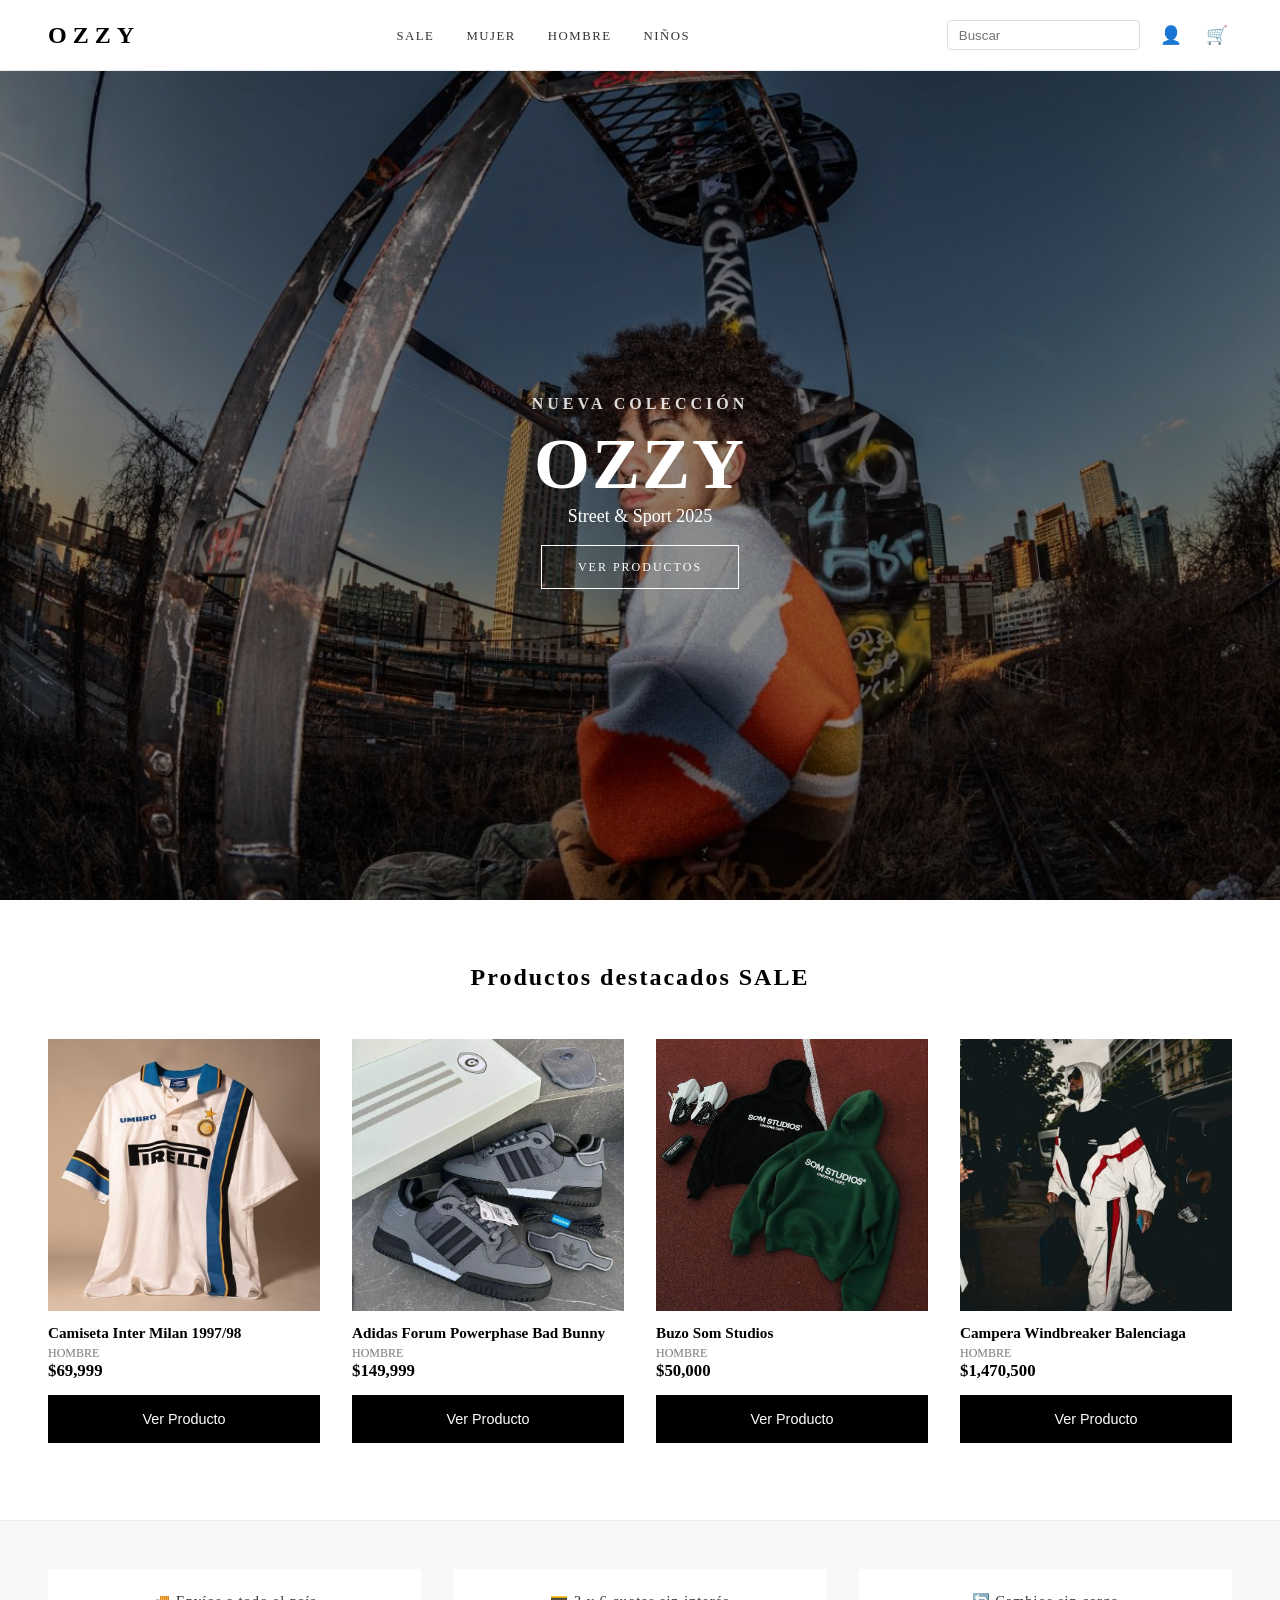
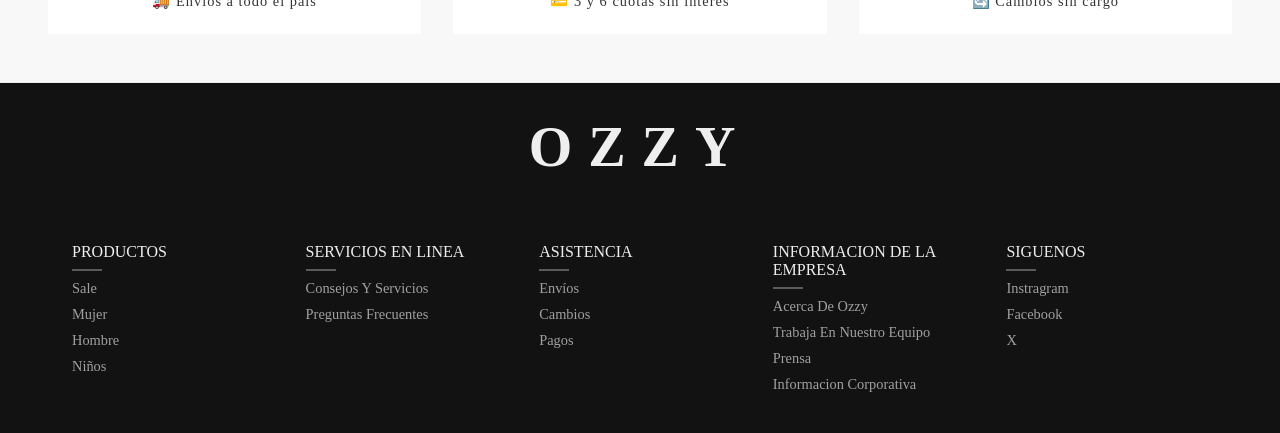
==== index.html @ 4cc808a8 "Commit inicial: layout completo y funcionalidades principales" ====
<!DOCTYPE html>
<html lang="es">
<head>
    <meta charset="UTF-8">
    <meta name="viewport" content="width=device-width, initial-scale=1.0">
    <title>Proyecto Web – Repaso TUDAI</title>
    <link rel="stylesheet" href="css/main.css">
</head>
<body>
    
    <!-- HEADER -->
    <header class="header">
        <div class="header-container">

            <!-- LOGO -->
            <h1 class="logo"><a href="/">ozzy</a></h1>

            <!-- NAVEGACION -->
            <nav class="nav">
                <ul class="nav-list">
                    <li> <a href="#sale"> Sale </a> </li>
                    <li> <a href="#mujer"> Mujer </a> </li>
                    <li> <a href="#hombre"> Hombre </a> </li>
                    <li> <a href="#ninios"> niños </a> </li>
                </ul>
            </nav>

            <!-- ACCIONES -->
            <div class="header-actions">
                <input type="search" placeholder="Buscar" class="search">
                <button aria-label="Cuenta de usuario" class="icon-btn user-btn">👤</button>
                <button class="icon-btn cart-btn">🛒</button>
                <p class="quantity-products"></p>
            </div>

            <!-- MENU HAMBURGUESA -->
            <button class="menu-toggle" aria-label="Abrir menu">
                <span> </span>
                <span> </span>
                <span> </span>
            </button> 

        </div>
    </header>

    <!-- OVERLAY -->
    <div class="overlay"></div>

    <div class="cart-overlay">
        <div class="cart">
            <h2>mi compra</h2>
            <button class="cart-close" aria-label="Cerrar carrito"> </button>
            <div class="cart-items">
                <!-- Las cart para el carrito se generan por JS -->
            </div>

            <div class="cart-total">
                <div>
                <h3> total </h3>
                <p class="cart-total-price"></p>
                </div>
                
                <button class="btn-buys"> Finalizar compra</button>
            </div>

        </div>
    </div>

    <!-- CONTENIDO PRINCIPAL -->
    <main>
        <!-- HERO -->
        <section class="hero">
            <div class="hero-content">
                <h1>NUEVA COLECCIÓN</h1>
                <h2>OZZY</h2>
                <p>Street & Sport 2025</p>
                <a href="#" class="hero-btn">VER PRODUCTOS</a>
            </div>
        </section>

        <!-- secciones de productos -->
        <section class="products" id="sale">
            <h2 class="section-title">Productos destacados SALE</h2>

            <div class="products-grid" id="productsGrid">
                <!-- Las cards se generan por JS -->
            </div>
        </section>

        <!-- promos -->
        <section class="benefits">
            <div class="benefit">
                🚚 Envíos a todo el país 
            </div>

            <div class="benefit">
                💳 3 y 6 cuotas sin interés
            </div>

            <div class="benefit">
                🔄 Cambios sin cargo
            </div>
        </section>

    </main>

    <!-- FOOTER -->
    <footer class="footer">
        <h2 class="footer-logo">OZZY</h2>
        
        <div class="container-footer">
            <div class="servicios">
                <h3>productos</h3>
                <ul>
                    <li><a href="#">sale</a></li>
                    <li><a href="#">mujer</a></li>
                    <li><a href="#">hombre</a></li>
                    <li><a href="#">niños</a></li>
                </ul>
            </div>

            <div class="servicios">
                <h3>servicios en linea</h3>
                <ul>
                    <li><a href="#">consejos y servicios</a></li>
                    <li><a href="#">Preguntas frecuentes</a></li>
                </ul>
            </div>

            <div class="servicios">
                <h3>asistencia</h3>
                <ul>
                    <li><a href="#">Envíos</a></li>
                    <li><a href="#">Cambios</a></li>
                    <li><a href="#">Pagos</a></li>
                </ul>
            </div>

            <div class="servicios">
                <h3>informacion de la empresa</h3>
                <ul>
                    <li><a href="#">acerca de ozzy</a></li>
                    <li><a href="#">trabaja en nuestro equipo</a></li>
                    <li><a href="#">prensa</a></li>
                    <li><a href="#">informacion corporativa</a></li>
                </ul>
            </div>

            <div class="servicios">
                <h3>siguenos</h3>
                <ul>
                    <li><a href="#">instragram</a></li>
                    <li><a href="#">facebook</a></li>
                    <li><a href="#">x</a></li>
                </ul>
            </div>
        </div>
    </footer>

    
    <script type="module" src="js/main.js"></script>

</body>
</html>
---- css/main.css ----
/* Layout */
@import url("layout/header.css");
@import url("layout/overlay.css");
@import url("layout/main.css");
@import url("layout/footer.css");
@import url("layout/product.css");
@import url("layout/cart.css");
@import url("layout/checkout.css");
@import url("layout/login.css");
@import url("layout/checkout-guest.css");
@import url("layout/register.css");

/* Components */
@import url("components/buttons.css");
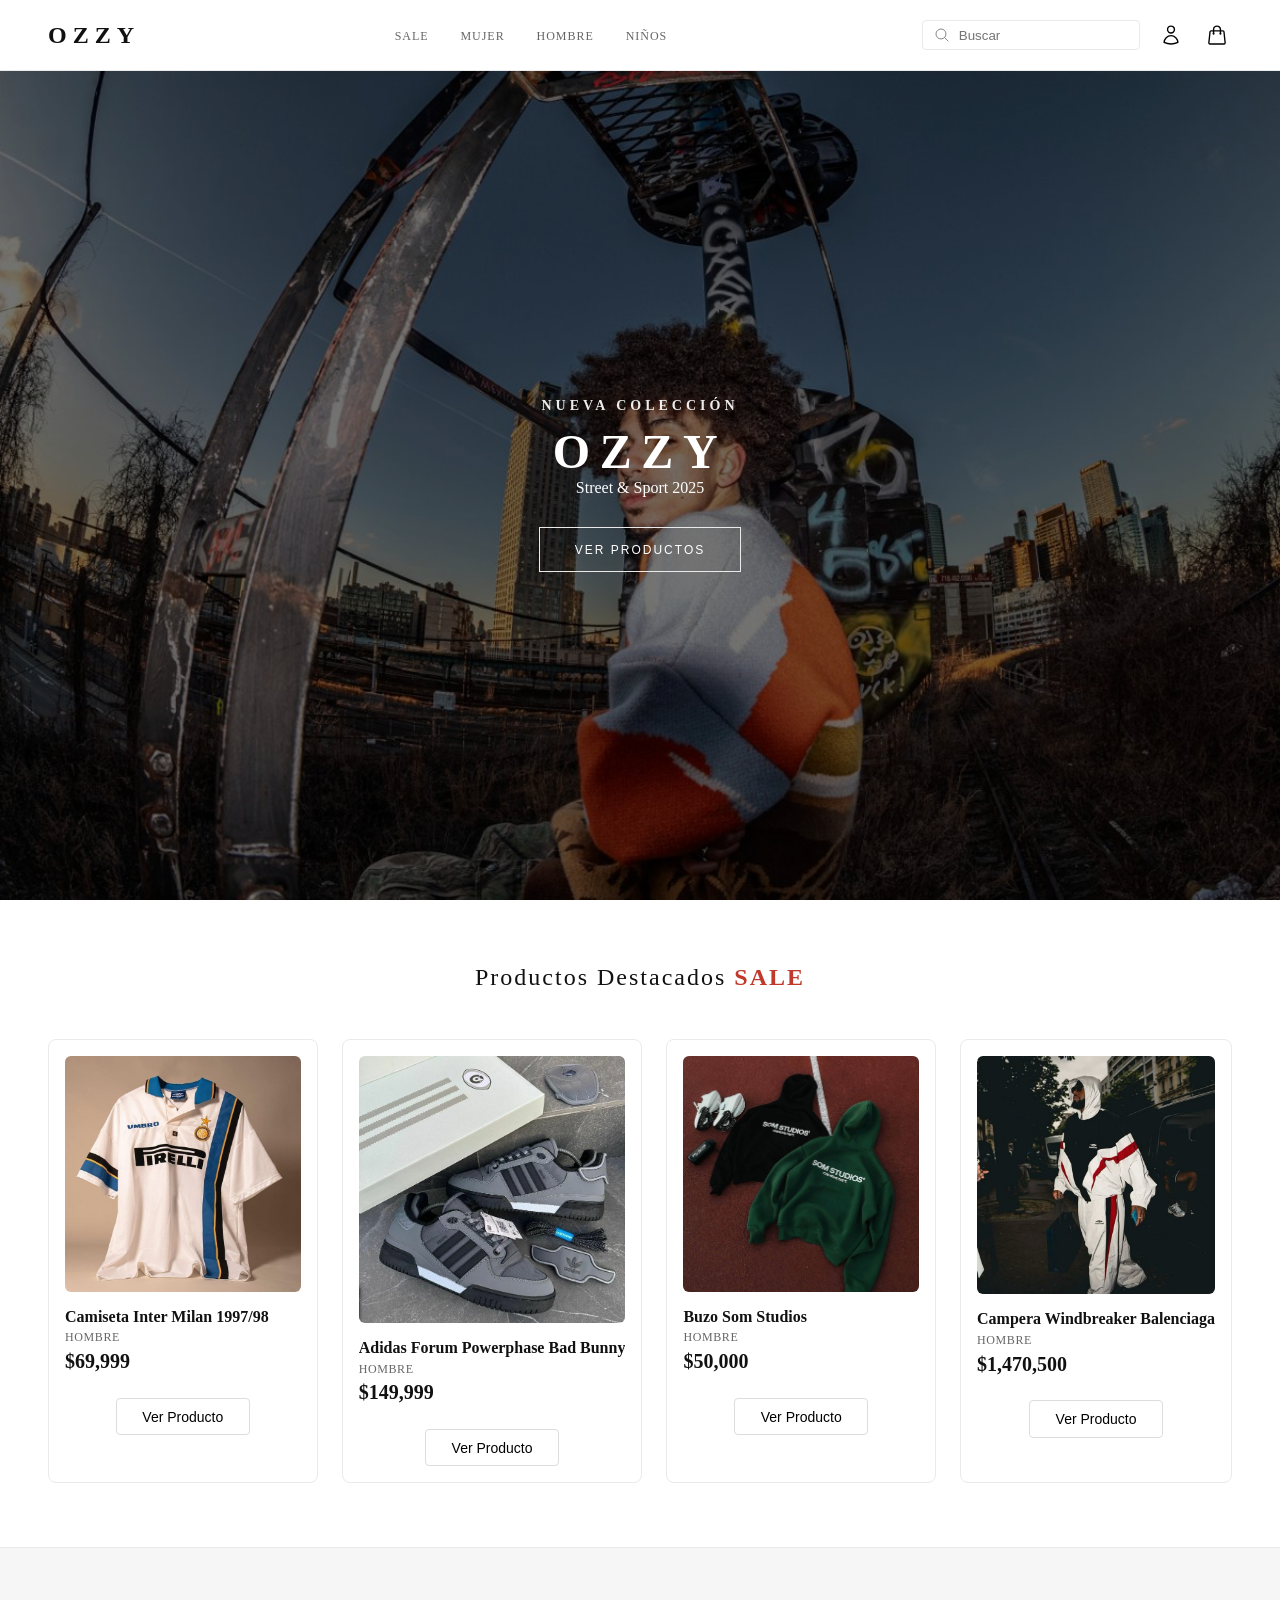
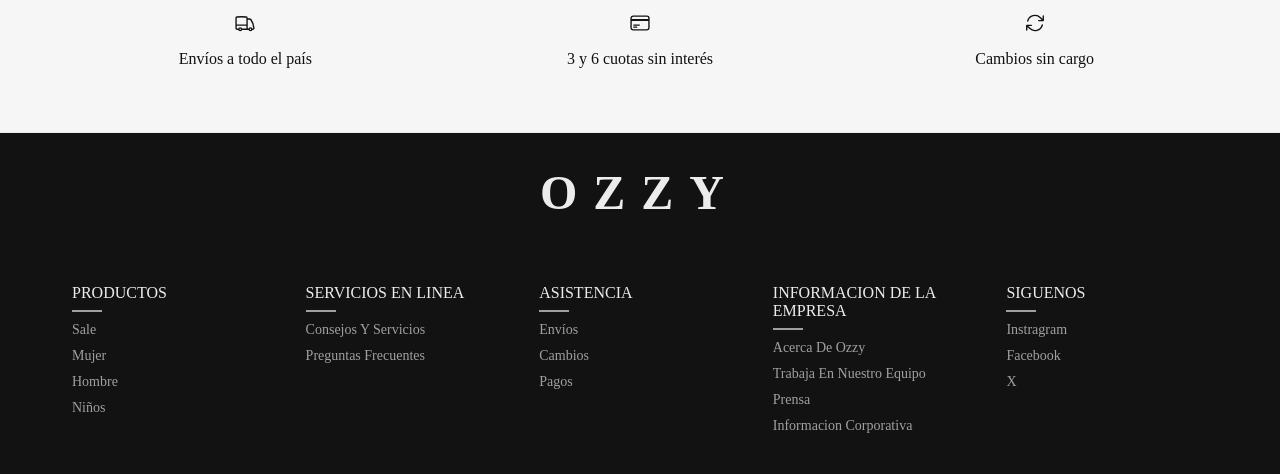
==== commit 21667365: "refactor: reorganizacion de estilos, mejora de consistencia visual y limpieza de codigo" ====
--- a/index.html
+++ b/index.html
@@ -13,23 +13,36 @@
         <div class="header-container">
 
             <!-- LOGO -->
-            <h1 class="logo"><a href="/">ozzy</a></h1>
+            <h1 class="logo"><a href="index.html">ozzy</a></h1>
 
             <!-- NAVEGACION -->
             <nav class="nav">
                 <ul class="nav-list">
-                    <li> <a href="#sale"> Sale </a> </li>
-                    <li> <a href="#mujer"> Mujer </a> </li>
-                    <li> <a href="#hombre"> Hombre </a> </li>
+                    <li> <a href="#sale"> sale </a> </li>
+                    <li> <a href="#mujer"> mujer </a> </li>
+                    <li> <a href="#hombre"> hombre </a> </li>
                     <li> <a href="#ninios"> niños </a> </li>
                 </ul>
             </nav>
 
             <!-- ACCIONES -->
             <div class="header-actions">
-                <input type="search" placeholder="Buscar" class="search">
-                <button aria-label="Cuenta de usuario" class="icon-btn user-btn">👤</button>
-                <button class="icon-btn cart-btn">🛒</button>
+                <div class="search-box">
+                    <svg class="search-icon" xmlns="http://www.w3.org/2000/svg" fill="none" viewBox="0 0 24 24" stroke-width="1.5" stroke="currentColor" class="size-6">
+                        <path stroke-linecap="round" stroke-linejoin="round" d="m21 21-5.197-5.197m0 0A7.5 7.5 0 1 0 5.196 5.196a7.5 7.5 0 0 0 10.607 10.607Z" />
+                    </svg>
+                    <input type="search" placeholder="Buscar" class="search">
+                </div>
+                <button aria-label="Cuenta de usuario" class="icon-btn user-btn">
+                    <svg xmlns="http://www.w3.org/2000/svg" fill="none" viewBox="0 0 24 24" stroke-width="1.5" stroke="currentColor" class="size-6">
+                        <path stroke-linecap="round" stroke-linejoin="round" d="M15.75 6a3.75 3.75 0 1 1-7.5 0 3.75 3.75 0 0 1 7.5 0ZM4.501 20.118a7.5 7.5 0 0 1 14.998 0A17.933 17.933 0 0 1 12 21.75c-2.676 0-5.216-.584-7.499-1.632Z" />
+                    </svg>
+                </button>
+                <button class="icon-btn cart-btn">
+                    <svg xmlns="http://www.w3.org/2000/svg" fill="none" viewBox="0 0 24 24" stroke-width="1.5" stroke="currentColor" class="size-6">
+                        <path stroke-linecap="round" stroke-linejoin="round" d="M15.75 10.5V6a3.75 3.75 0 1 0-7.5 0v4.5m11.356-1.993 1.263 12c.07.665-.45 1.243-1.119 1.243H4.25a1.125 1.125 0 0 1-1.12-1.243l1.264-12A1.125 1.125 0 0 1 5.513 7.5h12.974c.576 0 1.059.435 1.119 1.007ZM8.625 10.5a.375.375 0 1 1-.75 0 .375.375 0 0 1 .75 0Zm7.5 0a.375.375 0 1 1-.75 0 .375.375 0 0 1 .75 0Z" />
+                    </svg>
+                </button>
                 <p class="quantity-products"></p>
             </div>
 
@@ -54,13 +67,17 @@
                 <!-- Las cart para el carrito se generan por JS -->
             </div>
 
+             <div class="cart-empty hidden">
+                <p>El carrito está vacío</p>
+                <button class="btn view-btn">Ver productos</button>
+            </div>
+
             <div class="cart-total">
                 <div>
-                <h3> total </h3>
-                <p class="cart-total-price"></p>
+                    <h3> total </h3>
+                    <p class="cart-total-price"></p>
                 </div>
-                
-                <button class="btn-buys"> Finalizar compra</button>
+                <button class="btn btn-primary btn-buys"> Finalizar compra</button>
             </div>
 
         </div>
@@ -71,16 +88,18 @@
         <!-- HERO -->
         <section class="hero">
             <div class="hero-content">
-                <h1>NUEVA COLECCIÓN</h1>
-                <h2>OZZY</h2>
-                <p>Street & Sport 2025</p>
-                <a href="#" class="hero-btn">VER PRODUCTOS</a>
+                <h1>nueva colección</h1>
+                <h2>ozzy</h2>
+                <p>street & sport 2025</p>
+                <a href="#sale" class="btn hero-btn">ver productos</a>
             </div>
         </section>
 
         <!-- secciones de productos -->
         <section class="products" id="sale">
-            <h2 class="section-title">Productos destacados SALE</h2>
+            <h2 class="section-title">
+                Productos destacados <span class="sale-highlight">SALE</span>
+            </h2>
 
             <div class="products-grid" id="productsGrid">
                 <!-- Las cards se generan por JS -->
@@ -90,15 +109,25 @@
         <!-- promos -->
         <section class="benefits">
             <div class="benefit">
-                🚚 Envíos a todo el país 
+                <svg xmlns="http://www.w3.org/2000/svg" fill="none" viewBox="0 0 24 24" stroke-width="1.5" stroke="currentColor" class="size-6">
+                    <path stroke-linecap="round" stroke-linejoin="round" d="M8.25 18.75a1.5 1.5 0 0 1-3 0m3 0a1.5 1.5 0 0 0-3 0m3 0h6m-9 0H3.375a1.125 1.125 0 0 1-1.125-1.125V14.25m17.25 4.5a1.5 1.5 0 0 1-3 0m3 0a1.5 1.5 0 0 0-3 0m3 0h1.125c.621 0 1.129-.504 1.09-1.124a17.902 17.902 0 0 0-3.213-9.193 2.056 2.056 0 0 0-1.58-.86H14.25M16.5 18.75h-2.25m0-11.177v-.958c0-.568-.422-1.048-.987-1.106a48.554 48.554 0 0 0-10.026 0 1.106 1.106 0 0 0-.987 1.106v7.635m12-6.677v6.677m0 4.5v-4.5m0 0h-12" />
+                </svg>
+                <p>Envíos a todo el país </p>
+                
             </div>
 
             <div class="benefit">
-                💳 3 y 6 cuotas sin interés
+                <svg xmlns="http://www.w3.org/2000/svg" fill="none" viewBox="0 0 24 24" stroke-width="1.5" stroke="currentColor" class="size-6">
+                    <path stroke-linecap="round" stroke-linejoin="round" d="M2.25 8.25h19.5M2.25 9h19.5m-16.5 5.25h6m-6 2.25h3m-3.75 3h15a2.25 2.25 0 0 0 2.25-2.25V6.75A2.25 2.25 0 0 0 19.5 4.5h-15a2.25 2.25 0 0 0-2.25 2.25v10.5A2.25 2.25 0 0 0 4.5 19.5Z" />
+                </svg>
+                <p>3 y 6 cuotas sin interés</p>
             </div>
 
             <div class="benefit">
-                🔄 Cambios sin cargo
+                <svg xmlns="http://www.w3.org/2000/svg" fill="none" viewBox="0 0 24 24" stroke-width="1.5" stroke="currentColor" class="size-6">
+                    <path stroke-linecap="round" stroke-linejoin="round" d="M16.023 9.348h4.992v-.001M2.985 19.644v-4.992m0 0h4.992m-4.993 0 3.181 3.183a8.25 8.25 0 0 0 13.803-3.7M4.031 9.865a8.25 8.25 0 0 1 13.803-3.7l3.181 3.182m0-4.991v4.99" />
+                </svg>
+                <p>Cambios sin cargo</p>
             </div>
         </section>
 
@@ -112,46 +141,46 @@
             <div class="servicios">
                 <h3>productos</h3>
                 <ul>
-                    <li><a href="#">sale</a></li>
-                    <li><a href="#">mujer</a></li>
-                    <li><a href="#">hombre</a></li>
-                    <li><a href="#">niños</a></li>
+                    <li><a href="#sale">sale</a></li>
+                    <li><span>mujer</span></li>
+                    <li><span>hombre</span></li>
+                    <li><span>niños</span></li>
                 </ul>
             </div>
 
             <div class="servicios">
                 <h3>servicios en linea</h3>
                 <ul>
-                    <li><a href="#">consejos y servicios</a></li>
-                    <li><a href="#">Preguntas frecuentes</a></li>
+                    <li><span>consejos y servicios</span></li>
+                    <li><span>preguntas frecuentes</span></li>
                 </ul>
             </div>
 
             <div class="servicios">
                 <h3>asistencia</h3>
                 <ul>
-                    <li><a href="#">Envíos</a></li>
-                    <li><a href="#">Cambios</a></li>
-                    <li><a href="#">Pagos</a></li>
+                    <li><span>envíos</span></li>
+                    <li><span>cambios</span></li>
+                    <li><span>pagos</span></li>
                 </ul>
             </div>
 
             <div class="servicios">
                 <h3>informacion de la empresa</h3>
                 <ul>
-                    <li><a href="#">acerca de ozzy</a></li>
-                    <li><a href="#">trabaja en nuestro equipo</a></li>
-                    <li><a href="#">prensa</a></li>
-                    <li><a href="#">informacion corporativa</a></li>
+                    <li><span>acerca de ozzy</span></li>
+                    <li><span>trabaja en nuestro equipo</span></li>
+                    <li><span>prensa</span></li>
+                    <li><span>informacion corporativa</span></li>
                 </ul>
             </div>
 
             <div class="servicios">
                 <h3>siguenos</h3>
                 <ul>
-                    <li><a href="#">instragram</a></li>
-                    <li><a href="#">facebook</a></li>
-                    <li><a href="#">x</a></li>
+                    <li><span>instragram</span></li>
+                    <li><span>facebook</span></li>
+                    <li><span>x</span></li>
                 </ul>
             </div>
         </div>
--- a/css/main.css
+++ b/css/main.css
@@ -1,15 +1,22 @@
+/* ==========================
+   BASE
+   ========================== */
+@import url("base/reset.css");
 
 /* Layout */
 @import url("layout/header.css");
 @import url("layout/overlay.css");
-@import url("layout/main.css");
+@import url("layout/home-content.css");
 @import url("layout/footer.css");
-@import url("layout/product.css");
 @import url("layout/cart.css");
-@import url("layout/checkout.css");
-@import url("layout/login.css");
-@import url("layout/checkout-guest.css");
-@import url("layout/register.css");
+
+/* Pages */
+@import url("pages/checkout.css");
+@import url("pages/login.css");
+@import url("pages/checkout-guest.css");
+@import url("pages/register.css");
+@import url("pages/product.css");
 
 /* Components */
 @import url("components/buttons.css");
+
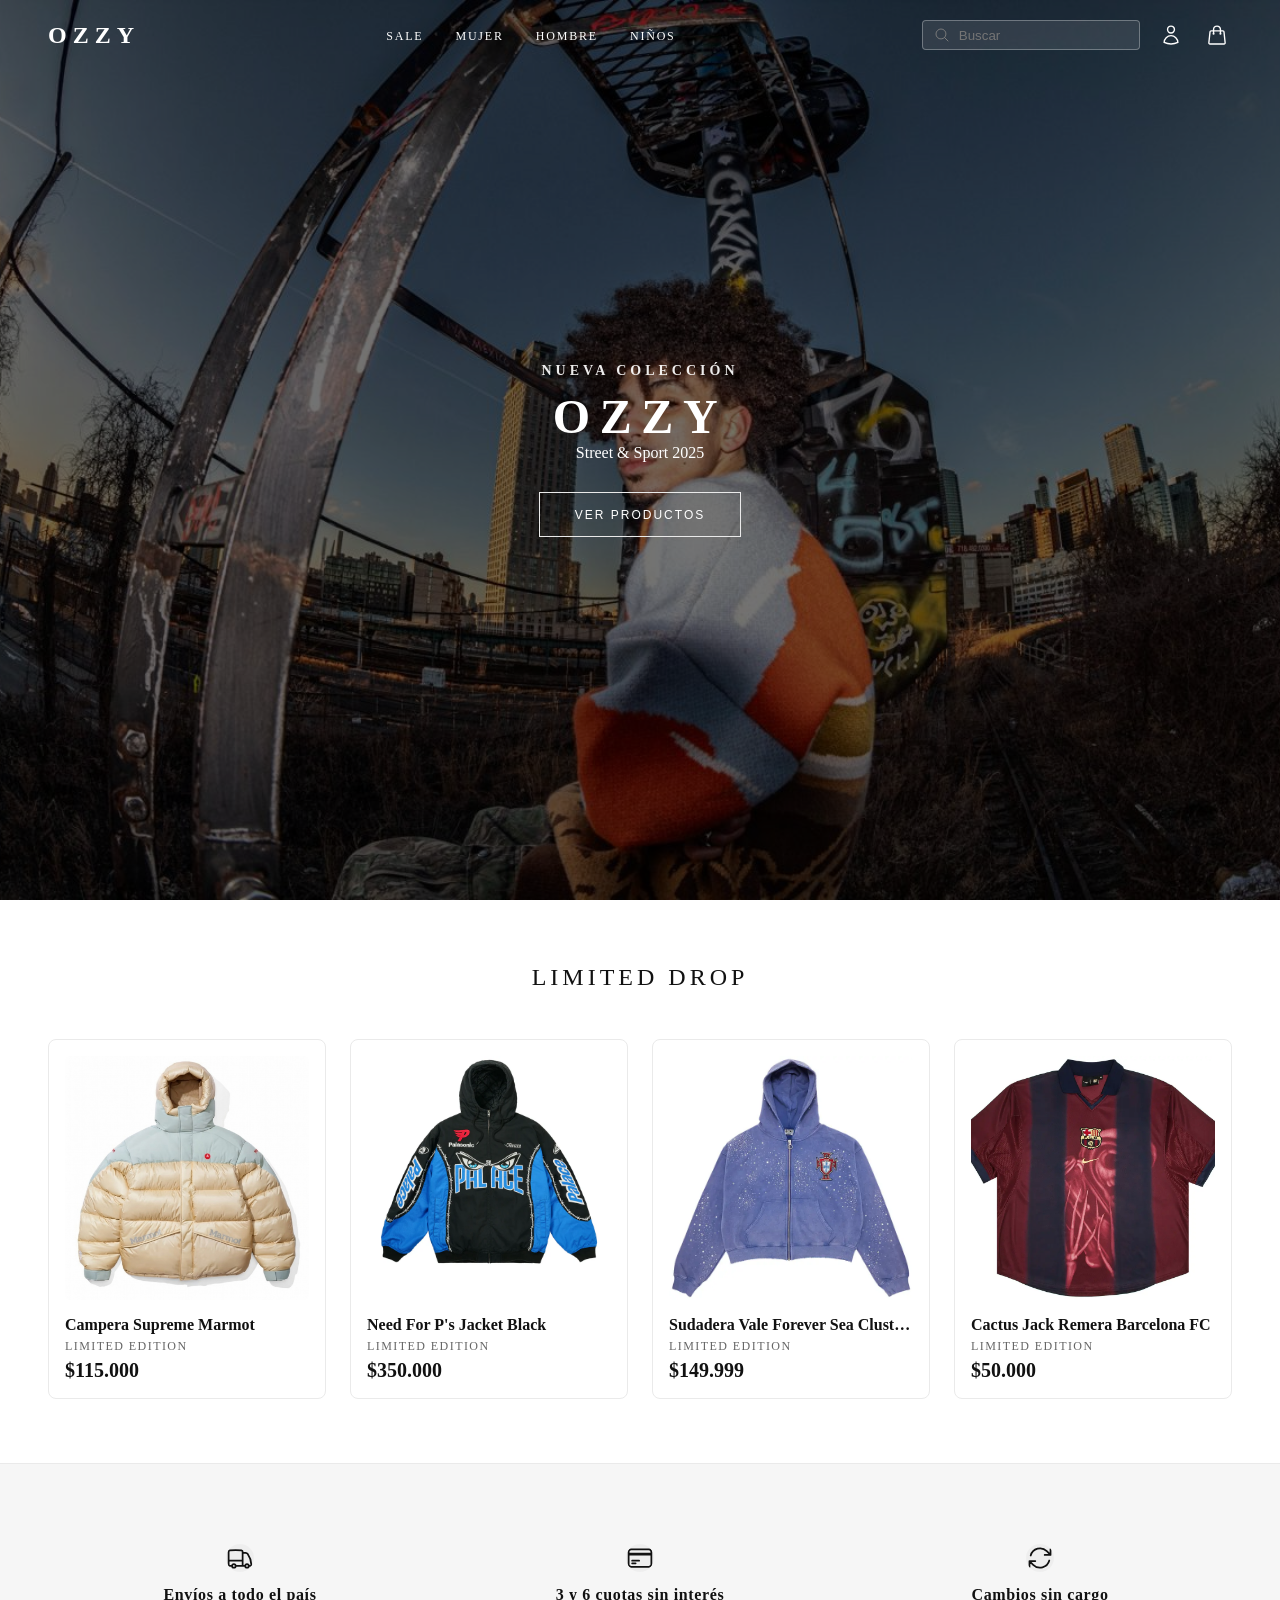
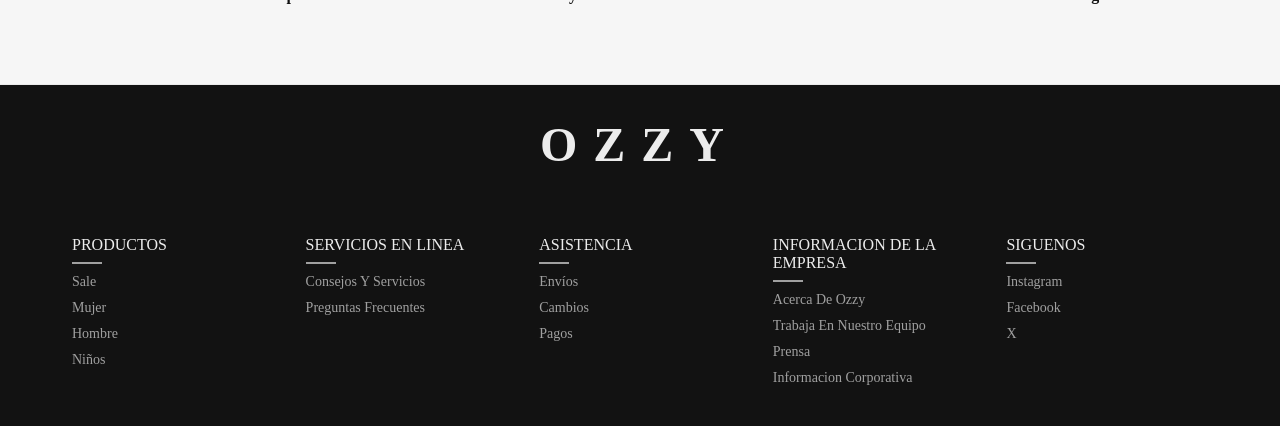
==== commit a4e38684: "feat: cierre de la version inicial del ecommerce con mejoras de estructura y UI" ====
--- a/index.html
+++ b/index.html
@@ -3,85 +3,13 @@
 <head>
     <meta charset="UTF-8">
     <meta name="viewport" content="width=device-width, initial-scale=1.0">
-    <title>Proyecto Web – Repaso TUDAI</title>
+    <title> Tienda online | OZZY </title>
     <link rel="stylesheet" href="css/main.css">
 </head>
-<body>
-    
+<body class="home">
     <!-- HEADER -->
-    <header class="header">
-        <div class="header-container">
-
-            <!-- LOGO -->
-            <h1 class="logo"><a href="index.html">ozzy</a></h1>
-
-            <!-- NAVEGACION -->
-            <nav class="nav">
-                <ul class="nav-list">
-                    <li> <a href="#sale"> sale </a> </li>
-                    <li> <a href="#mujer"> mujer </a> </li>
-                    <li> <a href="#hombre"> hombre </a> </li>
-                    <li> <a href="#ninios"> niños </a> </li>
-                </ul>
-            </nav>
-
-            <!-- ACCIONES -->
-            <div class="header-actions">
-                <div class="search-box">
-                    <svg class="search-icon" xmlns="http://www.w3.org/2000/svg" fill="none" viewBox="0 0 24 24" stroke-width="1.5" stroke="currentColor" class="size-6">
-                        <path stroke-linecap="round" stroke-linejoin="round" d="m21 21-5.197-5.197m0 0A7.5 7.5 0 1 0 5.196 5.196a7.5 7.5 0 0 0 10.607 10.607Z" />
-                    </svg>
-                    <input type="search" placeholder="Buscar" class="search">
-                </div>
-                <button aria-label="Cuenta de usuario" class="icon-btn user-btn">
-                    <svg xmlns="http://www.w3.org/2000/svg" fill="none" viewBox="0 0 24 24" stroke-width="1.5" stroke="currentColor" class="size-6">
-                        <path stroke-linecap="round" stroke-linejoin="round" d="M15.75 6a3.75 3.75 0 1 1-7.5 0 3.75 3.75 0 0 1 7.5 0ZM4.501 20.118a7.5 7.5 0 0 1 14.998 0A17.933 17.933 0 0 1 12 21.75c-2.676 0-5.216-.584-7.499-1.632Z" />
-                    </svg>
-                </button>
-                <button class="icon-btn cart-btn">
-                    <svg xmlns="http://www.w3.org/2000/svg" fill="none" viewBox="0 0 24 24" stroke-width="1.5" stroke="currentColor" class="size-6">
-                        <path stroke-linecap="round" stroke-linejoin="round" d="M15.75 10.5V6a3.75 3.75 0 1 0-7.5 0v4.5m11.356-1.993 1.263 12c.07.665-.45 1.243-1.119 1.243H4.25a1.125 1.125 0 0 1-1.12-1.243l1.264-12A1.125 1.125 0 0 1 5.513 7.5h12.974c.576 0 1.059.435 1.119 1.007ZM8.625 10.5a.375.375 0 1 1-.75 0 .375.375 0 0 1 .75 0Zm7.5 0a.375.375 0 1 1-.75 0 .375.375 0 0 1 .75 0Z" />
-                    </svg>
-                </button>
-                <p class="quantity-products"></p>
-            </div>
-
-            <!-- MENU HAMBURGUESA -->
-            <button class="menu-toggle" aria-label="Abrir menu">
-                <span> </span>
-                <span> </span>
-                <span> </span>
-            </button> 
-
-        </div>
-    </header>
-
     <!-- OVERLAY -->
-    <div class="overlay"></div>
-
-    <div class="cart-overlay">
-        <div class="cart">
-            <h2>mi compra</h2>
-            <button class="cart-close" aria-label="Cerrar carrito"> </button>
-            <div class="cart-items">
-                <!-- Las cart para el carrito se generan por JS -->
-            </div>
-
-             <div class="cart-empty hidden">
-                <p>El carrito está vacío</p>
-                <button class="btn view-btn">Ver productos</button>
-            </div>
-
-            <div class="cart-total">
-                <div>
-                    <h3> total </h3>
-                    <p class="cart-total-price"></p>
-                </div>
-                <button class="btn btn-primary btn-buys"> Finalizar compra</button>
-            </div>
-
-        </div>
-    </div>
+    <!-- CART-OVERLAY -->
 
     <!-- CONTENIDO PRINCIPAL -->
     <main>
@@ -98,95 +26,15 @@
         <!-- secciones de productos -->
         <section class="products" id="sale">
             <h2 class="section-title">
-                Productos destacados <span class="sale-highlight">SALE</span>
+                LIMITED DROP
             </h2>
 
             <div class="products-grid" id="productsGrid">
                 <!-- Las cards se generan por JS -->
             </div>
         </section>
-
-        <!-- promos -->
-        <section class="benefits">
-            <div class="benefit">
-                <svg xmlns="http://www.w3.org/2000/svg" fill="none" viewBox="0 0 24 24" stroke-width="1.5" stroke="currentColor" class="size-6">
-                    <path stroke-linecap="round" stroke-linejoin="round" d="M8.25 18.75a1.5 1.5 0 0 1-3 0m3 0a1.5 1.5 0 0 0-3 0m3 0h6m-9 0H3.375a1.125 1.125 0 0 1-1.125-1.125V14.25m17.25 4.5a1.5 1.5 0 0 1-3 0m3 0a1.5 1.5 0 0 0-3 0m3 0h1.125c.621 0 1.129-.504 1.09-1.124a17.902 17.902 0 0 0-3.213-9.193 2.056 2.056 0 0 0-1.58-.86H14.25M16.5 18.75h-2.25m0-11.177v-.958c0-.568-.422-1.048-.987-1.106a48.554 48.554 0 0 0-10.026 0 1.106 1.106 0 0 0-.987 1.106v7.635m12-6.677v6.677m0 4.5v-4.5m0 0h-12" />
-                </svg>
-                <p>Envíos a todo el país </p>
-                
-            </div>
-
-            <div class="benefit">
-                <svg xmlns="http://www.w3.org/2000/svg" fill="none" viewBox="0 0 24 24" stroke-width="1.5" stroke="currentColor" class="size-6">
-                    <path stroke-linecap="round" stroke-linejoin="round" d="M2.25 8.25h19.5M2.25 9h19.5m-16.5 5.25h6m-6 2.25h3m-3.75 3h15a2.25 2.25 0 0 0 2.25-2.25V6.75A2.25 2.25 0 0 0 19.5 4.5h-15a2.25 2.25 0 0 0-2.25 2.25v10.5A2.25 2.25 0 0 0 4.5 19.5Z" />
-                </svg>
-                <p>3 y 6 cuotas sin interés</p>
-            </div>
-
-            <div class="benefit">
-                <svg xmlns="http://www.w3.org/2000/svg" fill="none" viewBox="0 0 24 24" stroke-width="1.5" stroke="currentColor" class="size-6">
-                    <path stroke-linecap="round" stroke-linejoin="round" d="M16.023 9.348h4.992v-.001M2.985 19.644v-4.992m0 0h4.992m-4.993 0 3.181 3.183a8.25 8.25 0 0 0 13.803-3.7M4.031 9.865a8.25 8.25 0 0 1 13.803-3.7l3.181 3.182m0-4.991v4.99" />
-                </svg>
-                <p>Cambios sin cargo</p>
-            </div>
-        </section>
-
     </main>
 
-    <!-- FOOTER -->
-    <footer class="footer">
-        <h2 class="footer-logo">OZZY</h2>
-        
-        <div class="container-footer">
-            <div class="servicios">
-                <h3>productos</h3>
-                <ul>
-                    <li><a href="#sale">sale</a></li>
-                    <li><span>mujer</span></li>
-                    <li><span>hombre</span></li>
-                    <li><span>niños</span></li>
-                </ul>
-            </div>
-
-            <div class="servicios">
-                <h3>servicios en linea</h3>
-                <ul>
-                    <li><span>consejos y servicios</span></li>
-                    <li><span>preguntas frecuentes</span></li>
-                </ul>
-            </div>
-
-            <div class="servicios">
-                <h3>asistencia</h3>
-                <ul>
-                    <li><span>envíos</span></li>
-                    <li><span>cambios</span></li>
-                    <li><span>pagos</span></li>
-                </ul>
-            </div>
-
-            <div class="servicios">
-                <h3>informacion de la empresa</h3>
-                <ul>
-                    <li><span>acerca de ozzy</span></li>
-                    <li><span>trabaja en nuestro equipo</span></li>
-                    <li><span>prensa</span></li>
-                    <li><span>informacion corporativa</span></li>
-                </ul>
-            </div>
-
-            <div class="servicios">
-                <h3>siguenos</h3>
-                <ul>
-                    <li><span>instragram</span></li>
-                    <li><span>facebook</span></li>
-                    <li><span>x</span></li>
-                </ul>
-            </div>
-        </div>
-    </footer>
-
-    
     <script type="module" src="js/main.js"></script>
 
 </body>
--- a/css/main.css
+++ b/css/main.css
@@ -11,11 +11,14 @@
 @import url("layout/cart.css");
 
 /* Pages */
-@import url("pages/checkout.css");
+@import url("pages/checkout-pages.css");
 @import url("pages/login.css");
 @import url("pages/checkout-guest.css");
-@import url("pages/register.css");
 @import url("pages/product.css");
+@import url("pages/checkout-success.css");
+@import url("pages/hombre.css");
+
+
 
 /* Components */
 @import url("components/buttons.css");
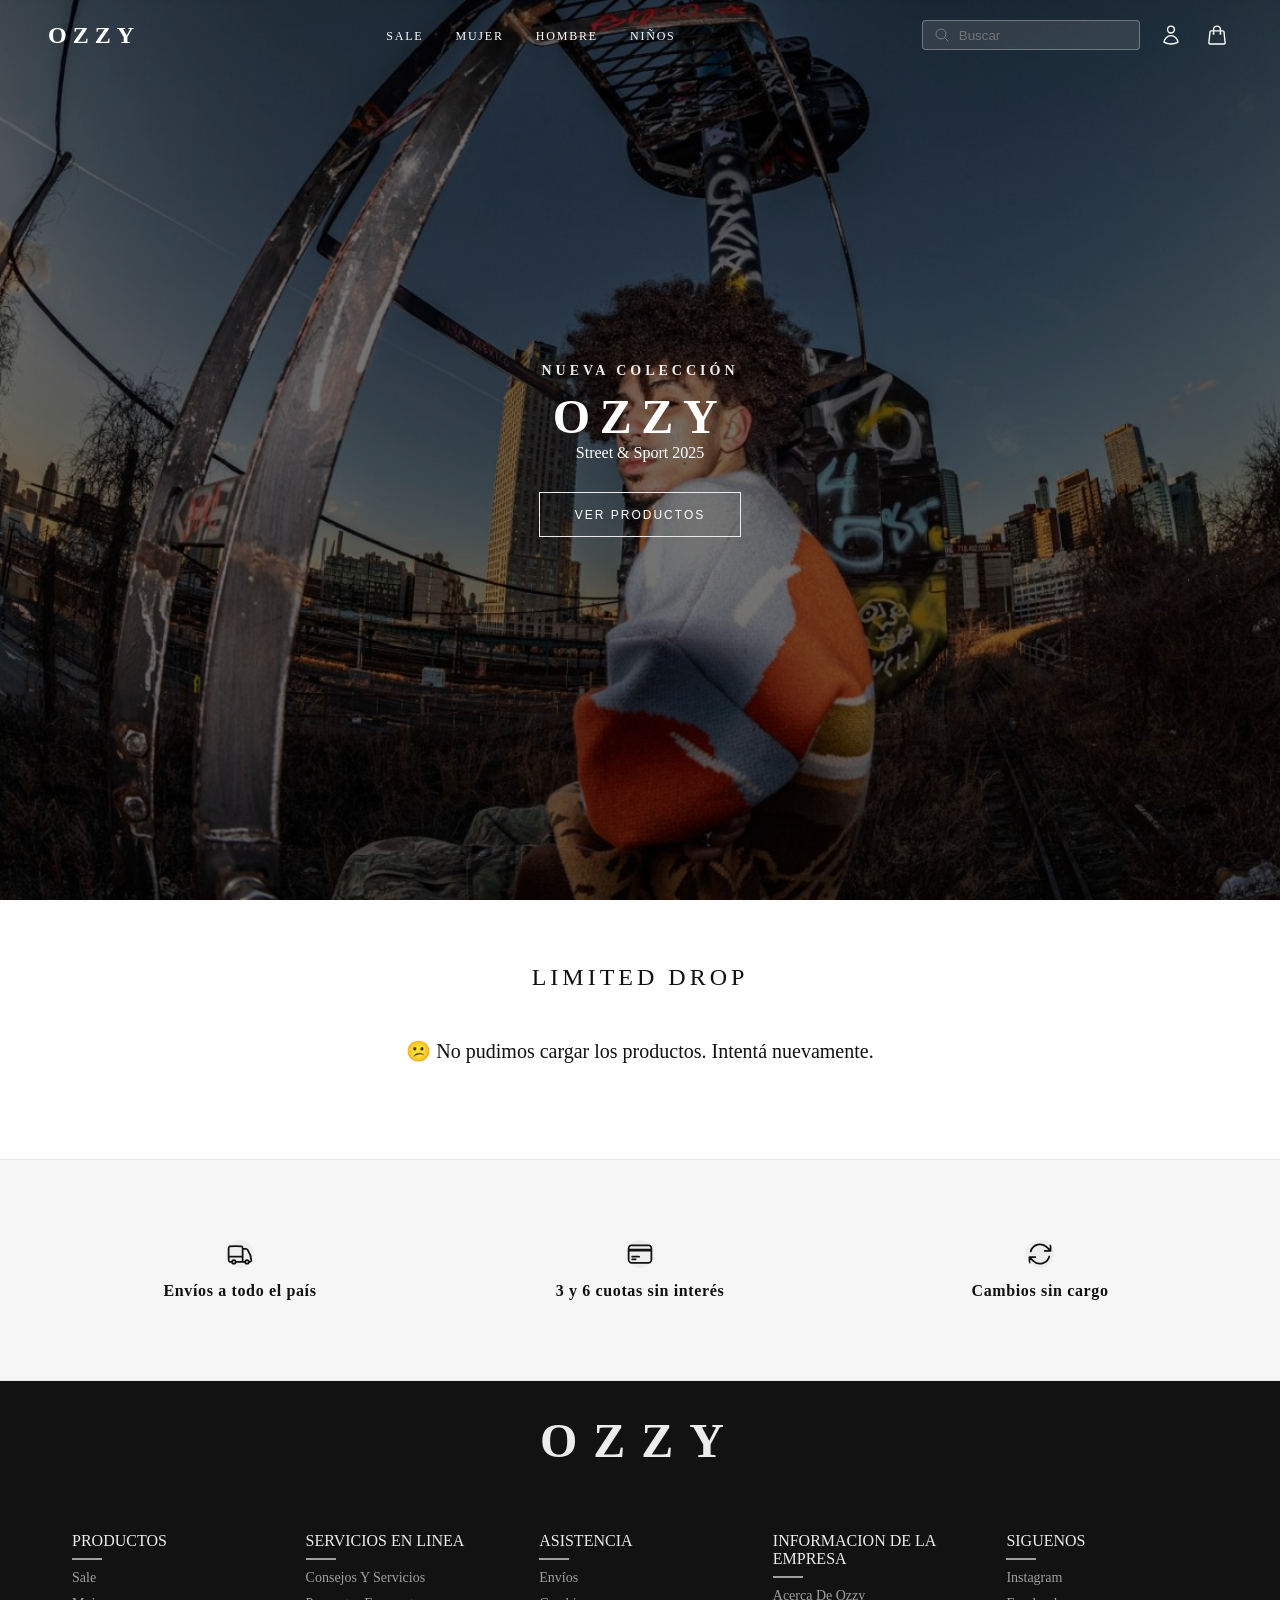
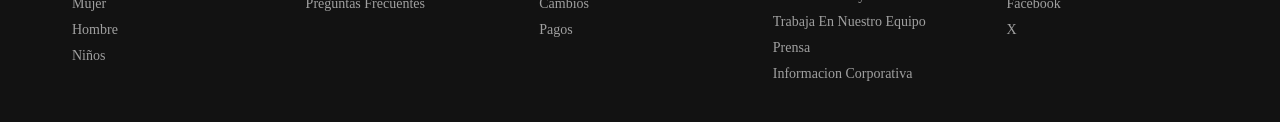
==== commit af78b4e5: "feat: integracion de API con MockAPI usando async/await y manejo de errores HTTP" ====
--- a/index.html
+++ b/index.html
@@ -25,9 +25,9 @@
 
         <!-- secciones de productos -->
         <section class="products" id="sale">
-            <h2 class="section-title">
-                LIMITED DROP
-            </h2>
+            <h2 class="section-title"> LIMITED DROP </h2>
+
+            <div id="productsMessage"></div>
 
             <div class="products-grid" id="productsGrid">
                 <!-- Las cards se generan por JS -->
--- a/css/main.css
+++ b/css/main.css
@@ -17,8 +17,7 @@
 @import url("pages/product.css");
 @import url("pages/checkout-success.css");
 @import url("pages/hombre.css");
-
-
+@import url("pages/register.css");
 
 /* Components */
 @import url("components/buttons.css");
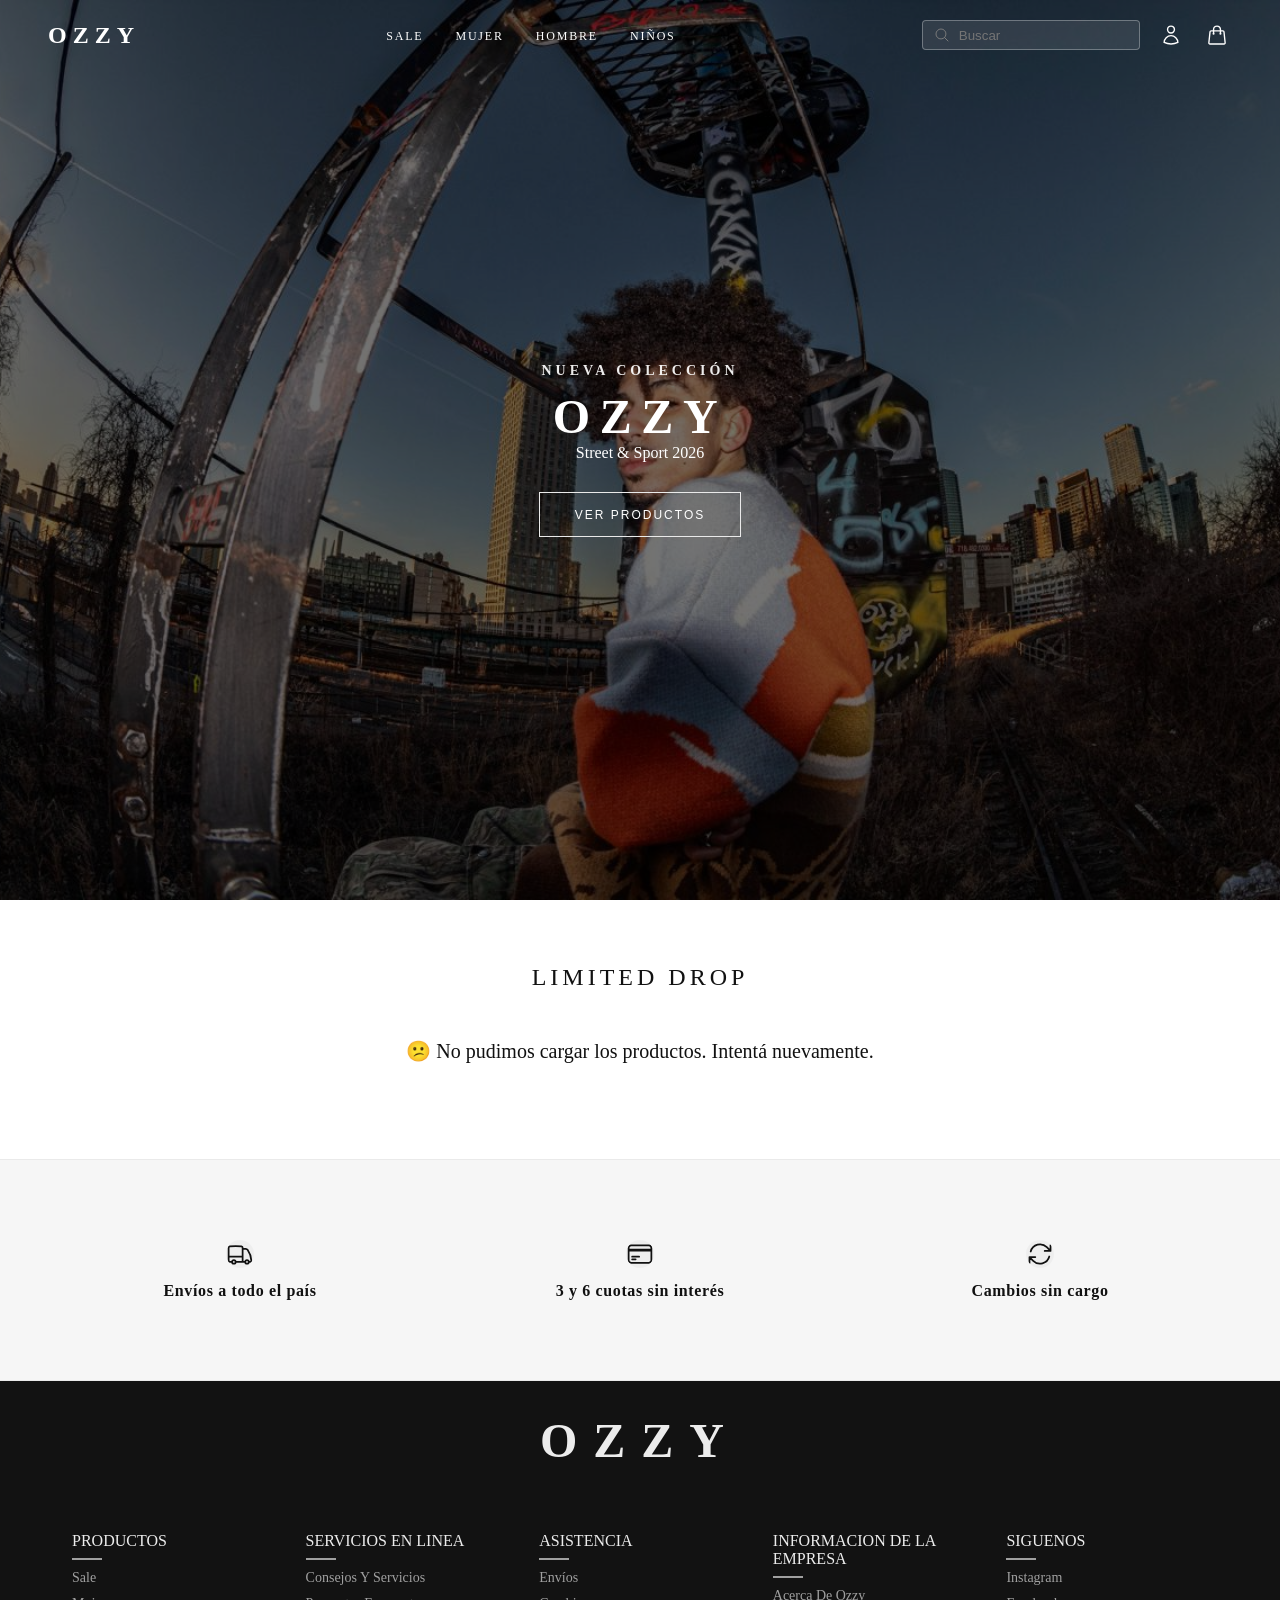
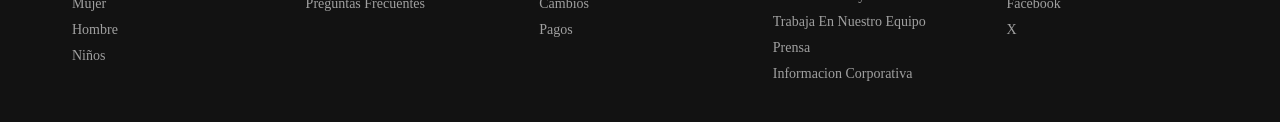
==== commit 76c84c1e: "fix: implementar lógica de año dinámico en el hero" ====
--- a/index.html
+++ b/index.html
@@ -2,6 +2,7 @@
 <html lang="es">
 <head>
     <meta charset="UTF-8">
+    <meta name="color-scheme" content="light">
     <meta name="viewport" content="width=device-width, initial-scale=1.0">
     <title> Tienda online | OZZY </title>
     <link rel="stylesheet" href="css/main.css">
@@ -18,7 +19,7 @@
             <div class="hero-content">
                 <h1>nueva colección</h1>
                 <h2>ozzy</h2>
-                <p>street & sport 2025</p>
+                <p>street & sport <span id="current-year">2025</span></p>
                 <a href="#sale" class="btn hero-btn">ver productos</a>
             </div>
         </section>
